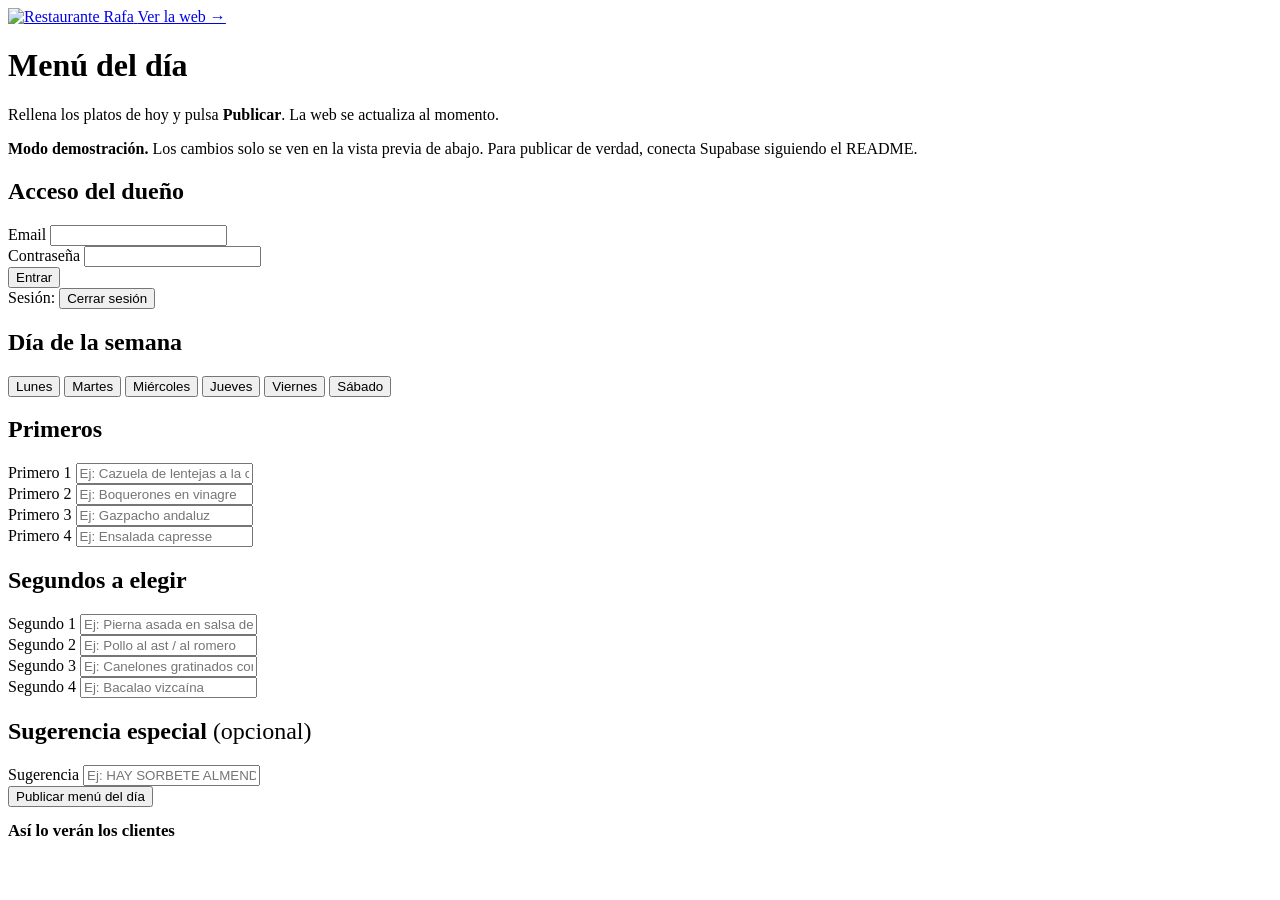
==== admin.html @ ab128830 "Add files via upload" ====
<!DOCTYPE html>
<html lang="es">
<head>
  <meta charset="UTF-8">
  <meta name="viewport" content="width=device-width, initial-scale=1">
  <title>Panel del menú · Restaurante Rafa</title>
  <meta name="description" content="Panel privado para publicar el menú del día.">
  <meta name="robots" content="noindex, nofollow">
  <meta name="theme-color" content="#1E3A8A">
  <link rel="icon" type="image/svg+xml" href="assets/logo-rafa.svg">
  <link rel="preconnect" href="https://fonts.googleapis.com">
  <link rel="preconnect" href="https://fonts.gstatic.com" crossorigin>
  <link href="https://fonts.googleapis.com/css2?family=Archivo:wdth,wght@62..125,400..900&family=Caveat:wght@600&family=Public+Sans:wght@400;600;700&display=swap" rel="stylesheet">
  <link rel="stylesheet" href="css/estilo.css">
</head>
<body class="panel-fondo">

  <header class="cabecera">
    <div class="contenedor cabecera__fila">
      <a class="marca" href="index.html" aria-label="Ver la web pública">
        <img class="logo-blanco" src="assets/logo-rafa.svg" alt="Restaurante Rafa">
      </a>
      <a class="btn-llamar-nav" href="index.html" style="margin-left:auto">Ver la web →</a>
    </div>
  </header>

  <main class="panel">
    <h1 class="mt-1">Menú del día</h1>
    <p>Rellena los platos de hoy y pulsa <strong>Publicar</strong>. La web se actualiza al momento.</p>

    <!-- Aviso cuando Supabase aún no está conectado -->
    <p class="aviso-demo oculto" id="aviso-demo">
      <strong>Modo demostración.</strong> Los cambios solo se ven en la vista previa de abajo.
      Para publicar de verdad, conecta Supabase siguiendo el README.
    </p>

    <!-- ===== Acceso (solo con Supabase configurado) ===== -->
    <section class="panel-tarjeta" id="vista-acceso">
      <h2>Acceso del dueño</h2>
      <form id="form-acceso" class="formulario mt-1">
        <div class="campo">
          <label for="acceso-email">Email</label>
          <input id="acceso-email" type="email" autocomplete="username" required>
        </div>
        <div class="campo">
          <label for="acceso-clave">Contraseña</label>
          <input id="acceso-clave" type="password" autocomplete="current-password" required>
        </div>
        <button class="btn btn--marino btn--bloque" id="boton-entrar" type="submit">Entrar</button>
      </form>
    </section>

    <!-- ===== Panel de edición ===== -->
    <section id="vista-panel" class="oculto">

      <div class="fila-sesion" id="fila-sesion">
        <span>Sesión: <strong id="email-sesion"></strong></span>
        <button type="button" id="boton-salir">Cerrar sesión</button>
      </div>

      <form id="form-menu">
        <div class="panel-tarjeta">
          <h2>Día de la semana</h2>
          <div class="chips-dia mt-1" role="group" aria-label="Elegir día">
            <button type="button" class="chip-dia" data-dia="LUNES" aria-pressed="false">Lunes</button>
            <button type="button" class="chip-dia" data-dia="MARTES" aria-pressed="false">Martes</button>
            <button type="button" class="chip-dia" data-dia="MIÉRCOLES" aria-pressed="false">Miércoles</button>
            <button type="button" class="chip-dia" data-dia="JUEVES" aria-pressed="false">Jueves</button>
            <button type="button" class="chip-dia" data-dia="VIERNES" aria-pressed="false">Viernes</button>
            <button type="button" class="chip-dia" data-dia="SÁBADO" aria-pressed="false">Sábado</button>
          </div>
        </div>

        <div class="panel-tarjeta">
          <h2>Primeros</h2>
          <div class="campos-platos mt-1">
            <div class="campo">
              <label for="p1">Primero 1</label>
              <input id="p1" data-primero type="text" placeholder="Ej: Cazuela de lentejas a la castellana">
            </div>
            <div class="campo">
              <label for="p2">Primero 2</label>
              <input id="p2" data-primero type="text" placeholder="Ej: Boquerones en vinagre">
            </div>
            <div class="campo">
              <label for="p3">Primero 3</label>
              <input id="p3" data-primero type="text" placeholder="Ej: Gazpacho andaluz">
            </div>
            <div class="campo">
              <label for="p4">Primero 4</label>
              <input id="p4" data-primero type="text" placeholder="Ej: Ensalada capresse">
            </div>
          </div>
        </div>

        <div class="panel-tarjeta">
          <h2>Segundos a elegir</h2>
          <div class="campos-platos mt-1">
            <div class="campo">
              <label for="s1">Segundo 1</label>
              <input id="s1" data-segundo type="text" placeholder="Ej: Pierna asada en salsa de naranja y setas">
            </div>
            <div class="campo">
              <label for="s2">Segundo 2</label>
              <input id="s2" data-segundo type="text" placeholder="Ej: Pollo al ast / al romero">
            </div>
            <div class="campo">
              <label for="s3">Segundo 3</label>
              <input id="s3" data-segundo type="text" placeholder="Ej: Canelones gratinados con bechamel">
            </div>
            <div class="campo">
              <label for="s4">Segundo 4</label>
              <input id="s4" data-segundo type="text" placeholder="Ej: Bacalao vizcaína">
            </div>
          </div>
        </div>

        <div class="panel-tarjeta">
          <h2>Sugerencia especial <span style="font-weight:400;text-transform:none;letter-spacing:0">(opcional)</span></h2>
          <div class="campo mt-1">
            <label for="sugerencia" class="oculto">Sugerencia</label>
            <input id="sugerencia" type="text" placeholder="Ej: HAY SORBETE ALMENDRAS">
          </div>
        </div>

        <button class="btn btn--llamar btn--bloque" id="boton-publicar" type="submit">
          Publicar menú del día
        </button>
      </form>

      <h2 class="mt-2" style="font-size:1.05rem">Así lo verán los clientes</h2>
      <article class="minuta mt-1" id="vista-previa" aria-live="polite"></article>

    </section>
  </main>

  <script src="https://cdn.jsdelivr.net/npm/@supabase/supabase-js@2"></script>
  <script src="js/config.js"></script>
  <script src="js/comun.js"></script>
  <script src="js/admin.js"></script>
</body>
</html>
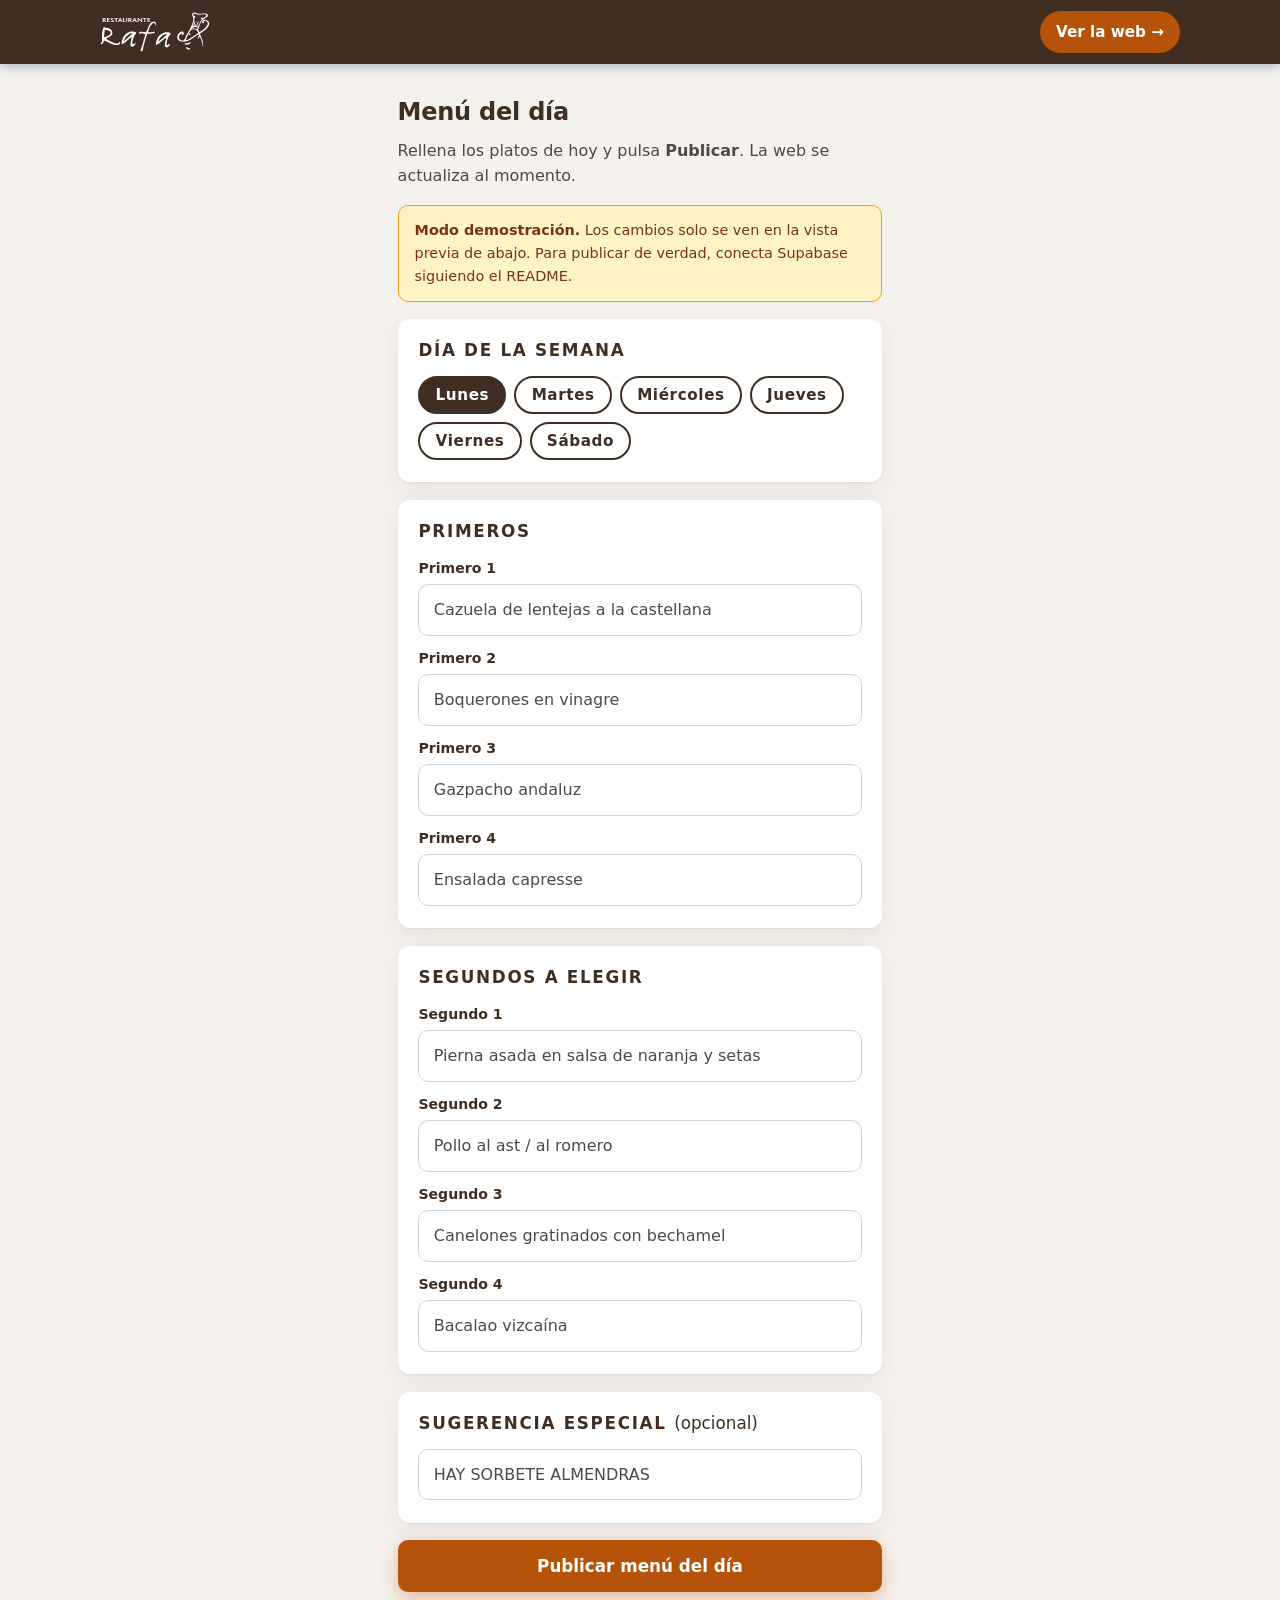
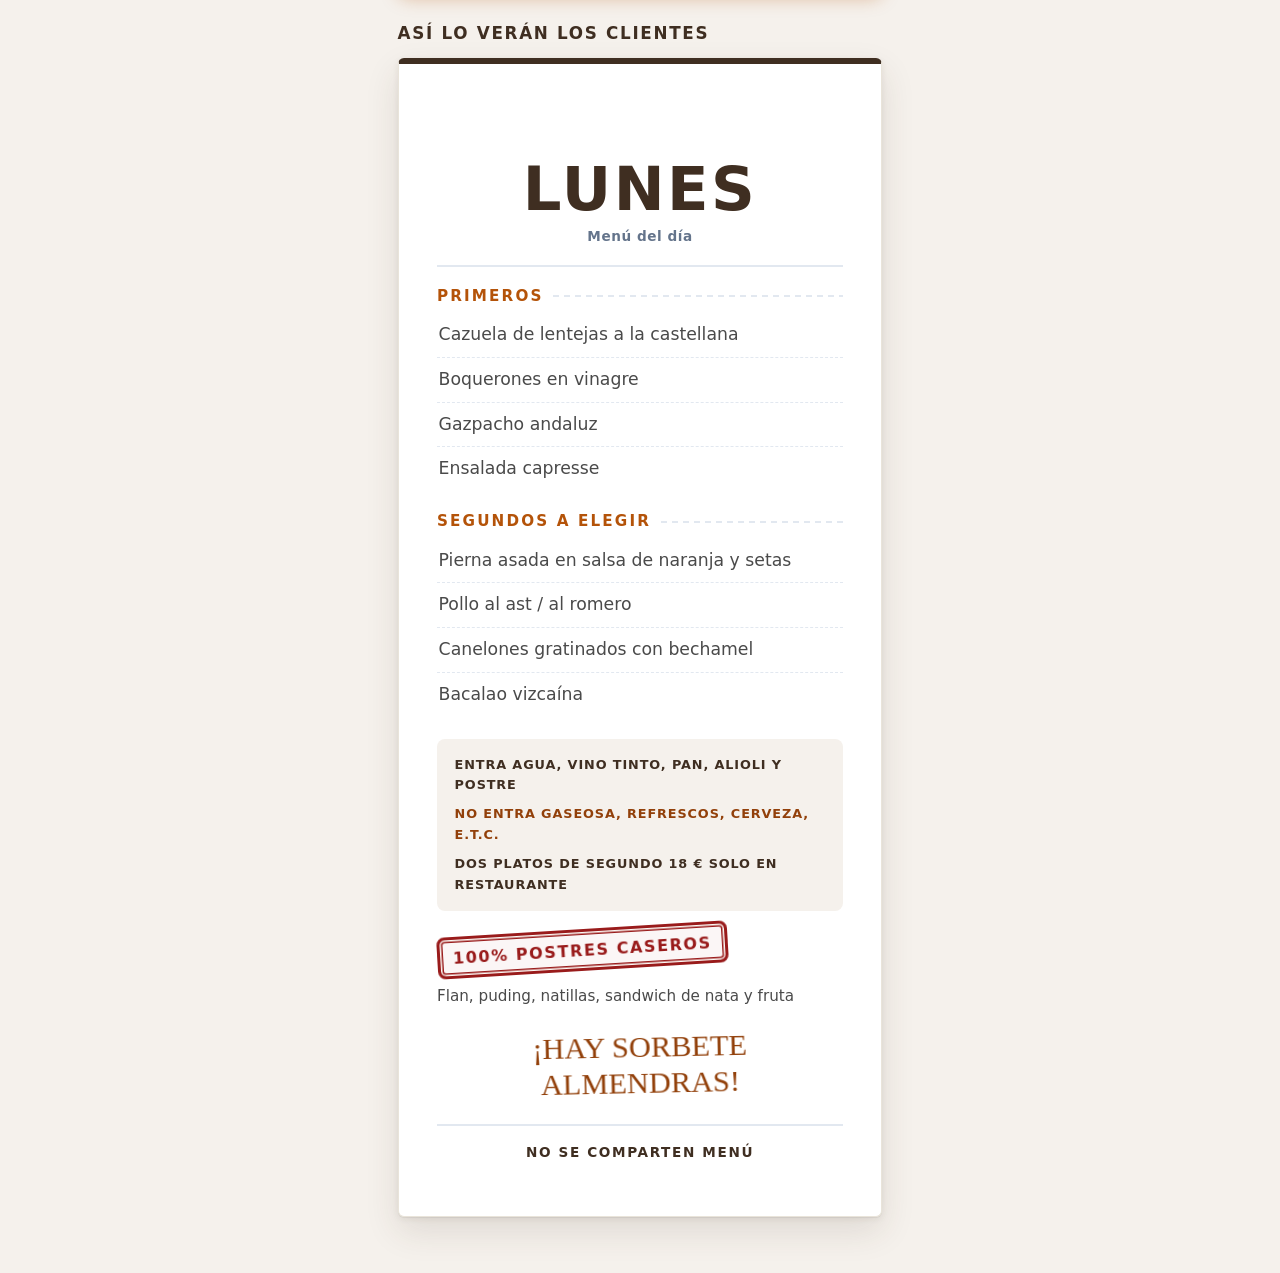
==== commit ebaeaa83: "Update admin.html" ====
--- a/admin.html
+++ b/admin.html
@@ -11,14 +11,14 @@
   <link rel="preconnect" href="https://fonts.googleapis.com">
   <link rel="preconnect" href="https://fonts.gstatic.com" crossorigin>
   <link href="https://fonts.googleapis.com/css2?family=Archivo:wdth,wght@62..125,400..900&family=Caveat:wght@600&family=Public+Sans:wght@400;600;700&display=swap" rel="stylesheet">
-  <link rel="stylesheet" href="css/estilo.css">
+  <link rel="stylesheet" href="estilo.css">
 </head>
 <body class="panel-fondo">
 
   <header class="cabecera">
     <div class="contenedor cabecera__fila">
       <a class="marca" href="index.html" aria-label="Ver la web pública">
-        <img class="logo-blanco" src="assets/logo-rafa.svg" alt="Restaurante Rafa">
+        <img class="logo-blanco" src="logo-rafa.svg" alt="Restaurante Rafa">
       </a>
       <a class="btn-llamar-nav" href="index.html" style="margin-left:auto">Ver la web →</a>
     </div>
@@ -135,8 +135,8 @@
   </main>
 
   <script src="https://cdn.jsdelivr.net/npm/@supabase/supabase-js@2"></script>
-  <script src="js/config.js"></script>
-  <script src="js/comun.js"></script>
-  <script src="js/admin.js"></script>
+  <script src="config.js"></script>
+  <script src="comun.js"></script>
+  <script src="admin.js"></script>
 </body>
 </html>
--- a/estilo.css
+++ b/estilo.css
@@ -0,0 +1,770 @@
+/* ==========================================================================
+   RESTAURANTE RAFA · Hoja de estilos principal
+   Paleta "Mediterráneo y Bogavante" (Opción A del briefing) · Regla 60-30-10
+   ========================================================================== */
+
+/* ---------- 1. Tokens de diseño ---------- */
+:root {
+  /* Paleta fijada por el briefing (Opción B: Taberna Tradicional y Brasa) */
+  --crema:      #FDFBF7;  /* Fondo principal (60%) — Creme Quente / Amendra */
+  --marino:     #3F2E21;  /* Estructura y títulos (30%) — Marrón Café Oscuro */
+  --bogavante:  #B45309;  /* Acción y avisos clave (10%) — Ámbar Ouro / Fuego */
+  --tinta:      #4A4A4A;  /* Texto de cuerpo — Gris Carbón */
+  --bloque:     #F5F1EC;  /* Fondos de bloques — Derivado cálido del fondo */
+
+  /* Derivados */
+  --marino-oscuro: #2D1F13;
+  --bogavante-oscuro: #92400A;
+  --vino:       #991B1B;  /* Rojo Vino para el sello de postres caseros */
+  --linea:      #E2E8F0;
+  --papel:      #FFFFFF;
+  --papel-borde:#E9E4DA;
+  --logo-tinta: #231F20;
+
+  /* Tipografía */
+  --f-display: "Archivo", system-ui, sans-serif;
+  --f-cuerpo:  "Public Sans", system-ui, sans-serif;
+  --f-mano:    "Caveat", cursive;
+
+  /* Métricas */
+  --ancho-max: 1080px;
+  --radio: 12px;
+  --sombra-suave: 0 1px 2px rgba(63,46,33,.06), 0 8px 24px rgba(63,46,33,.07);
+}
+
+/* ---------- 2. Base ---------- */
+*, *::before, *::after { box-sizing: border-box; }
+
+html { scroll-behavior: smooth; }
+
+body {
+  margin: 0;
+  background: var(--crema);
+  color: var(--tinta);
+  font-family: var(--f-cuerpo);
+  font-size: 1rem;
+  line-height: 1.6;
+  -webkit-font-smoothing: antialiased;
+}
+
+img, svg { max-width: 100%; display: block; }
+
+a { color: var(--marino); }
+
+h1, h2, h3 {
+  font-family: var(--f-display);
+  color: var(--marino);
+  line-height: 1.1;
+  margin: 0 0 .5em;
+  text-wrap: balance;
+}
+
+h1 { font-size: clamp(2rem, 5.5vw, 3.2rem); font-weight: 800; letter-spacing: -.01em; }
+h2 { font-size: clamp(1.5rem, 4vw, 2.1rem); font-weight: 800; }
+h3 { font-size: 1.15rem; font-weight: 700; }
+
+p { margin: 0 0 1em; }
+
+.contenedor {
+  width: min(100% - 2.5rem, var(--ancho-max));
+  margin-inline: auto;
+}
+
+.seccion { padding-block: clamp(2.5rem, 7vw, 4.5rem); }
+
+/* Cejilla de sección (voz de rotulación) */
+.cejilla {
+  font-family: var(--f-display);
+  font-weight: 700;
+  font-stretch: 115%;
+  font-size: .78rem;
+  letter-spacing: .18em;
+  text-transform: uppercase;
+  color: var(--bogavante);
+  margin-bottom: .6rem;
+}
+.cejilla--marino { color: var(--marino); }
+
+/* Acceso rápido para teclado */
+.salto-contenido {
+  position: absolute; left: -999px; top: 0;
+  background: var(--marino); color: #fff;
+  padding: .6rem 1rem; z-index: 100; border-radius: 0 0 8px 0;
+}
+.salto-contenido:focus { left: 0; }
+
+:focus-visible {
+  outline: 3px solid var(--bogavante);
+  outline-offset: 2px;
+  border-radius: 4px;
+}
+
+/* ---------- 3. Cabecera y navegación (30% marino) ---------- */
+.cabecera {
+  background: var(--marino);
+  position: sticky; top: 0; z-index: 50;
+  box-shadow: 0 2px 12px rgba(23, 46, 112, .35);
+}
+
+.cabecera__fila {
+  display: flex; align-items: center; gap: 1rem;
+  min-height: 64px;
+}
+
+.marca { display: inline-flex; align-items: center; }
+.marca svg, .marca img { height: 40px; width: auto; color: #fff; }
+
+/* El logo es monocromo: este filtro lo vuelve blanco sobre marino */
+.logo-blanco { filter: brightness(0) invert(1); }
+
+.texto-corto { display: none; }
+
+.nav-principal { margin-left: auto; }
+
+.nav-principal ul {
+  list-style: none; margin: 0; padding: 0;
+  display: flex; align-items: center; gap: .25rem;
+}
+
+.nav-principal a {
+  display: block;
+  font-family: var(--f-display);
+  font-weight: 700; font-size: .95rem;
+  color: #E4EAFB; text-decoration: none;
+  padding: .55rem .8rem; border-radius: 8px;
+}
+.nav-principal a:hover { background: rgba(255,255,255,.12); color: #fff; }
+.nav-principal a[aria-current="page"] {
+  color: #fff;
+  box-shadow: inset 0 -3px 0 var(--bogavante);
+  border-radius: 8px 8px 0 0;
+}
+
+/* Botón llamar en cabecera — uso nº1 del rojo (10%) */
+.btn-llamar-nav {
+  display: inline-flex; align-items: center; gap: .45rem;
+  background: var(--bogavante); color: #fff;
+  font-family: var(--f-display); font-weight: 800; font-size: .95rem;
+  text-decoration: none;
+  padding: .55rem 1rem; border-radius: 999px;
+  white-space: nowrap;
+  transition: background .15s ease, transform .15s ease;
+}
+.btn-llamar-nav:hover { background: var(--bogavante-oscuro); transform: translateY(-1px); }
+
+/* Menú móvil */
+.nav-boton {
+  display: none;
+  margin-left: auto;
+  background: none; border: 2px solid rgba(255,255,255,.4);
+  color: #fff; border-radius: 8px;
+  padding: .45rem .6rem; cursor: pointer;
+  font-family: var(--f-display); font-weight: 700; font-size: .9rem;
+}
+
+@media (max-width: 780px) {
+  .nav-boton { display: inline-flex; align-items: center; gap: .4rem; }
+  .btn-llamar-nav .texto { display: none; }      /* en móvil: etiqueta corta */
+  .btn-llamar-nav .texto-corto { display: inline; }
+  .nav-principal {
+    position: absolute; left: 0; right: 0; top: 100%;
+    background: var(--marino);
+    display: none;
+    border-top: 1px solid rgba(255,255,255,.15);
+    box-shadow: 0 14px 24px rgba(23,46,112,.35);
+  }
+  .cabecera.nav-abierta .nav-principal { display: block; }
+  .nav-principal ul { flex-direction: column; align-items: stretch; gap: 0; padding: .5rem 1rem 1rem; }
+  .nav-principal a { padding: .9rem .5rem; font-size: 1.05rem; border-bottom: 1px solid rgba(255,255,255,.12); border-radius: 0; }
+  .nav-principal a[aria-current="page"] { box-shadow: inset 4px 0 0 var(--bogavante); padding-left: .9rem; }
+}
+
+/* ---------- 4. Botones ---------- */
+.btn {
+  display: inline-flex; align-items: center; justify-content: center; gap: .5rem;
+  font-family: var(--f-display); font-weight: 800;
+  text-decoration: none; cursor: pointer;
+  border-radius: 10px; border: 2px solid transparent;
+  padding: .85rem 1.4rem; font-size: 1.05rem;
+  transition: transform .15s ease, background .15s ease, box-shadow .15s ease;
+}
+.btn:active { transform: translateY(1px); }
+
+.btn--llamar {           /* Ámbar dorado: reservado a la llamada */
+  background: var(--bogavante); color: #fff;
+  box-shadow: 0 6px 18px rgba(180,83,9,.35);
+}
+.btn--llamar:hover { background: var(--bogavante-oscuro); transform: translateY(-2px); }
+
+.btn--contorno {
+  background: transparent; color: var(--marino);
+  border-color: var(--marino);
+}
+.btn--contorno:hover { background: var(--marino); color: #fff; }
+
+.btn--marino { background: var(--marino); color: #fff; }
+.btn--marino:hover { background: var(--marino-oscuro); }
+
+.btn--bloque { width: 100%; }
+
+/* ---------- 5. Portada ---------- */
+.hero { padding-block: clamp(2.5rem, 8vw, 5rem) clamp(2rem, 6vw, 3.5rem); }
+
+.hero__logo {
+  width: min(520px, 78vw);
+  color: var(--logo-tinta);
+  margin-bottom: 1.4rem;
+}
+
+.hero__lema {
+  font-size: clamp(1.1rem, 2.6vw, 1.35rem);
+  max-width: 34ch;
+  color: var(--tinta);
+}
+
+.hero__acciones {
+  display: flex; flex-wrap: wrap; gap: .8rem;
+  margin-top: 1.6rem;
+}
+
+@media (prefers-reduced-motion: no-preference) {
+  .hero > * { animation: subir .6s ease both; }
+  .hero > *:nth-child(2) { animation-delay: .08s; }
+  .hero > *:nth-child(3) { animation-delay: .16s; }
+  @keyframes subir {
+    from { opacity: 0; transform: translateY(14px); }
+    to   { opacity: 1; transform: none; }
+  }
+}
+
+/* ---------- 6. Banner de arroces de fin de semana (uso del ámbar) ---------- */
+.banner-arroces {
+  background: var(--bogavante);
+  color: #fff;
+  border-radius: var(--radio);
+  padding: 1.4rem 1.6rem;
+  box-shadow: 0 10px 30px rgba(180,83,9,.28);
+}
+
+.banner-arroces__titulo {
+  font-family: var(--f-display);
+  font-weight: 800; font-stretch: 72%;
+  text-transform: uppercase; letter-spacing: .06em;
+  font-size: clamp(1.3rem, 3.4vw, 1.8rem);
+  margin: 0 0 .8rem;
+}
+
+.banner-arroces__dias {
+  display: grid; gap: .75rem;
+  grid-template-columns: repeat(auto-fit, minmax(240px, 1fr));
+  margin: 0; padding: 0; list-style: none;
+}
+
+.banner-arroces__dias li {
+  background: rgba(255,255,255,.14);
+  border: 1px solid rgba(255,255,255,.35);
+  border-radius: 10px;
+  padding: .8rem 1rem;
+  line-height: 1.35;
+}
+
+.banner-arroces__dias strong {
+  display: block;
+  font-family: var(--f-display); font-weight: 800;
+  text-transform: uppercase; letter-spacing: .08em;
+  font-size: .85rem; margin-bottom: .2rem;
+}
+
+.banner-arroces__nota {
+  margin: .9rem 0 0; font-size: .88rem; opacity: .92;
+  font-weight: 600;
+}
+
+/* ---------- 7. Tarjetas de información ---------- */
+.rejilla-info {
+  display: grid; gap: 1.1rem;
+  grid-template-columns: repeat(auto-fit, minmax(250px, 1fr));
+}
+
+.tarjeta {
+  background: var(--bloque);
+  border: 1px solid var(--linea);
+  border-radius: var(--radio);
+  padding: 1.4rem 1.4rem 1.5rem;
+}
+
+.tarjeta h3 { margin-bottom: .6rem; }
+.tarjeta p:last-child { margin-bottom: 0; }
+
+.tarjeta--papel { background: var(--papel); box-shadow: var(--sombra-suave); }
+
+.dato-fuerte {
+  font-family: var(--f-display); font-weight: 800;
+  color: var(--marino); font-size: 1.15rem;
+}
+
+.cerrado {
+  display: inline-block;
+  font-family: var(--f-display); font-weight: 800;
+  font-stretch: 78%; text-transform: uppercase; letter-spacing: .05em;
+  color: var(--bogavante-oscuro);
+  border: 2px solid currentColor; border-radius: 6px;
+  padding: .15rem .55rem; margin-top: .4rem;
+}
+
+.wifi {
+  display: inline-flex; align-items: center; gap: .4rem;
+  font-size: .85rem; color: #64748B; font-weight: 600;
+}
+
+/* ---------- 8. Sello "100% caseros" (uso nº3: rojo vino) ---------- */
+.sello {
+  display: inline-block;
+  font-family: var(--f-display);
+  font-weight: 800; font-stretch: 74%;
+  text-transform: uppercase; letter-spacing: .1em;
+  color: var(--vino);
+  border: 3px solid var(--vino);
+  border-radius: 8px;
+  padding: .35rem .8rem .3rem;
+  transform: rotate(-3.5deg);
+  box-shadow: inset 0 0 0 1.5px var(--crema), inset 0 0 0 3px var(--vino);
+  background: rgba(153,27,27,.04);
+}
+
+.sello--grande { font-size: 1.25rem; padding: .5rem 1.1rem .45rem; }
+
+@media (prefers-reduced-motion: no-preference) {
+  .sello--animado { animation: estampar .45s cubic-bezier(.2,1.4,.4,1) both .35s; }
+  @keyframes estampar {
+    from { opacity: 0; transform: rotate(-3.5deg) scale(1.6); }
+    to   { opacity: 1; transform: rotate(-3.5deg) scale(1); }
+  }
+}
+
+/* ---------- 9. Aviso destacado ---------- */
+.aviso {
+  background: var(--marino);
+  color: #fff;
+  border-radius: 10px;
+  padding: .8rem 1.1rem;
+  display: flex; align-items: center; gap: .7rem;
+  font-weight: 600;
+}
+.aviso strong { font-family: var(--f-display); letter-spacing: .04em; }
+
+/* ---------- 10. LA MINUTA (elemento firma) ---------- */
+.minuta {
+  background: var(--papel);
+  border: 1px solid var(--papel-borde);
+  border-top: 6px solid var(--marino);
+  border-radius: 6px;
+  box-shadow:
+    0 1px 0 rgba(35,31,32,.05),
+    0 14px 34px rgba(63,46,33,.12),
+    0 2px 6px rgba(63,46,33,.08);
+  padding: clamp(1.4rem, 4vw, 2.4rem);
+  max-width: 640px;
+  margin-inline: auto;
+}
+
+.minuta__cabecera {
+  text-align: center;
+  border-bottom: 2px solid var(--linea);
+  padding-bottom: 1.1rem;
+  margin-bottom: 1.3rem;
+}
+
+.minuta__marca { height: 44px; width: auto; margin: 0 auto .8rem; color: var(--logo-tinta); }
+
+.minuta__dia {
+  font-family: var(--f-display);
+  font-weight: 800; font-stretch: 66%;
+  font-size: clamp(2.6rem, 9vw, 3.8rem);
+  letter-spacing: .04em;
+  color: var(--marino);
+  text-transform: uppercase;
+  line-height: 1;
+  margin: 0;
+}
+
+.minuta__fecha {
+  font-size: .85rem; color: #64748B; margin: .35rem 0 0;
+  font-weight: 600; letter-spacing: .04em;
+}
+
+.minuta__seccion { margin-bottom: 1.4rem; }
+
+.minuta__titulo-seccion {
+  font-family: var(--f-display);
+  font-weight: 800; font-stretch: 82%;
+  text-transform: uppercase; letter-spacing: .14em;
+  font-size: .95rem;
+  color: var(--bogavante);
+  margin: 0 0 .55rem;
+  display: flex; align-items: center; gap: .6rem;
+}
+.minuta__titulo-seccion::after {
+  content: ""; flex: 1; height: 2px;
+  background: repeating-linear-gradient(90deg, var(--linea) 0 6px, transparent 6px 11px);
+}
+
+.minuta__platos { list-style: none; margin: 0; padding: 0; }
+
+.minuta__platos li {
+  font-size: 1.08rem;
+  padding: .5rem .1rem;
+  border-bottom: 1px dashed var(--linea);
+  color: var(--tinta);
+}
+.minuta__platos li:last-child { border-bottom: 0; }
+
+/* Cláusulas fijas: voz de fotocopia en mayúsculas */
+.minuta__clausulas {
+  background: var(--bloque);
+  border-radius: 8px;
+  padding: 1rem 1.1rem;
+  margin-top: .4rem;
+}
+
+.minuta__clausulas p {
+  font-family: var(--f-display);
+  font-weight: 700; font-stretch: 90%;
+  font-size: .8rem; letter-spacing: .07em;
+  text-transform: uppercase;
+  color: var(--marino);
+  margin: 0 0 .55rem;
+}
+.minuta__clausulas p:last-child { margin-bottom: 0; }
+.minuta__clausulas .resaltado { color: var(--bogavante-oscuro); }
+
+.minuta__postres {
+  display: flex; align-items: center; flex-wrap: wrap; gap: .8rem 1rem;
+  margin: 1.1rem 0 0;
+}
+.minuta__postres p { margin: 0; font-size: .95rem; }
+
+/* Sugerencia del día: escrita "a mano" */
+.minuta__sugerencia {
+  font-family: var(--f-mano);
+  font-size: clamp(1.5rem, 4.5vw, 1.9rem);
+  color: var(--bogavante-oscuro);
+  text-align: center;
+  margin: 1.3rem 0 0;
+  transform: rotate(-1.2deg);
+  line-height: 1.2;
+}
+
+.minuta__pie {
+  text-align: center;
+  font-family: var(--f-display);
+  font-weight: 800; font-stretch: 80%;
+  letter-spacing: .12em; text-transform: uppercase;
+  font-size: .85rem;
+  color: var(--marino);
+  border-top: 2px solid var(--linea);
+  margin-top: 1.4rem; padding-top: 1rem;
+}
+
+.minuta__actualizado {
+  text-align: center; font-size: .78rem; color: #94A3B8;
+  margin: .8rem 0 0;
+}
+
+/* Precios del menú (chips sobre la minuta) */
+.precios-menu {
+  display: grid; gap: 1rem;
+  grid-template-columns: repeat(auto-fit, minmax(240px, 1fr));
+  max-width: 640px; margin: 0 auto 1.8rem;
+}
+
+.precio-chip {
+  background: var(--papel);
+  border: 1px solid var(--linea);
+  border-radius: var(--radio);
+  padding: 1rem 1.2rem;
+  box-shadow: var(--sombra-suave);
+}
+
+.precio-chip h3 {
+  font-stretch: 80%; text-transform: uppercase; letter-spacing: .08em;
+  font-size: .85rem; margin-bottom: .5rem;
+}
+
+.precio-chip .cifras { display: flex; gap: 1.4rem; }
+
+.precio-chip .cifra strong {
+  display: block;
+  font-family: var(--f-display); font-weight: 800;
+  font-size: 1.5rem; color: var(--marino);
+  font-variant-numeric: tabular-nums;
+}
+.precio-chip .cifra span { font-size: .8rem; color: #64748B; font-weight: 600; }
+
+/* ---------- 11. LA CARTA ---------- */
+.chips-carta {
+  position: sticky; top: 64px; z-index: 40;
+  background: linear-gradient(var(--crema) 82%, transparent);
+  padding: .8rem 0 1rem;
+}
+
+.chips-carta ul {
+  list-style: none; margin: 0; padding: 0 0 .25rem;
+  display: flex; gap: .5rem;
+  overflow-x: auto;
+  -webkit-overflow-scrolling: touch;
+  scrollbar-width: thin;
+}
+
+.chips-carta a {
+  display: block; white-space: nowrap;
+  font-family: var(--f-display); font-weight: 700; font-size: .85rem;
+  color: var(--marino); text-decoration: none;
+  border: 1.5px solid var(--marino);
+  border-radius: 999px;
+  padding: .35rem .85rem;
+  background: var(--papel);
+}
+.chips-carta a:hover { background: var(--marino); color: #fff; }
+
+.seccion-carta { padding-block: 1.6rem 2.2rem; scroll-margin-top: 130px; }
+
+.seccion-carta > h2 {
+  font-stretch: 74%; text-transform: uppercase; letter-spacing: .05em;
+  border-bottom: 3px solid var(--marino);
+  padding-bottom: .35rem;
+  display: flex; align-items: baseline; gap: .8rem; flex-wrap: wrap;
+}
+
+.seccion-carta .nota-seccion {
+  font-family: var(--f-cuerpo); font-size: .85rem; font-weight: 600;
+  color: #64748B; letter-spacing: 0; text-transform: none;
+}
+
+/* Fila de plato con puntos de guía hasta el precio */
+.plato {
+  display: flex; align-items: baseline; gap: .6rem;
+  padding: .65rem 0;
+}
+.plato + .plato { border-top: 1px solid var(--linea); }
+
+.plato__nombre { font-weight: 600; color: var(--tinta); }
+.plato__desc { display: block; font-weight: 400; font-size: .86rem; color: #64748B; margin-top: .1rem; }
+
+.plato__guia { flex: 1; border-bottom: 2px dotted #C3CDD9; min-width: 24px; transform: translateY(-4px); }
+
+.plato__precio {
+  font-family: var(--f-display); font-weight: 800;
+  color: var(--marino); font-size: 1.05rem;
+  font-variant-numeric: tabular-nums;
+  white-space: nowrap;
+}
+
+/* Bocadillos: dos columnas de precio (entero / mitad) */
+.tabla-bocadillos { width: 100%; border-collapse: collapse; }
+
+.tabla-bocadillos th {
+  font-family: var(--f-display); font-weight: 800; font-stretch: 84%;
+  text-transform: uppercase; letter-spacing: .1em; font-size: .74rem;
+  color: var(--marino);
+  text-align: right; padding: .4rem .2rem .55rem;
+  border-bottom: 2px solid var(--marino);
+}
+.tabla-bocadillos th:first-child { text-align: left; }
+
+.tabla-bocadillos td {
+  padding: .65rem .2rem;
+  border-bottom: 1px solid var(--linea);
+  vertical-align: top;
+}
+
+.tabla-bocadillos td.precio {
+  text-align: right;
+  font-family: var(--f-display); font-weight: 800;
+  color: var(--marino); font-variant-numeric: tabular-nums;
+  white-space: nowrap; width: 4.6rem;
+}
+
+.tabla-bocadillos .plato__desc { max-width: 46ch; }
+.tabla-bocadillos td.precio[colspan] { white-space: normal; }
+
+/* Postres: enmarcado con el sello (regla del briefing) */
+.marco-caseros {
+  border: 2px solid var(--bogavante);
+  border-radius: var(--radio);
+  padding: 1.3rem 1.4rem .6rem;
+  position: relative;
+  background: var(--papel);
+  margin-top: 1.6rem;
+}
+
+.marco-caseros .sello {
+  position: absolute; top: -1.1rem; left: 1rem;
+  background: var(--papel);
+}
+
+/* ---------- 12. Contacto ---------- */
+.rejilla-contacto {
+  display: grid; gap: 1.4rem;
+  grid-template-columns: 1fr;
+}
+@media (min-width: 860px) {
+  .rejilla-contacto { grid-template-columns: 1.05fr .95fr; align-items: start; }
+}
+
+.mapa { border-radius: var(--radio); overflow: hidden; border: 1px solid var(--linea); box-shadow: var(--sombra-suave); }
+.mapa iframe { display: block; width: 100%; height: 340px; border: 0; }
+
+.formulario { display: grid; gap: 1rem; }
+
+.campo label {
+  display: block;
+  font-family: var(--f-display); font-weight: 700; font-size: .88rem;
+  color: var(--marino);
+  margin-bottom: .3rem;
+}
+
+.campo input, .campo textarea, .campo select {
+  width: 100%;
+  font: inherit; color: var(--tinta);
+  background: var(--papel);
+  border: 1.5px solid #CBD5E1;
+  border-radius: 10px;
+  padding: .75rem .9rem;
+}
+.campo input:focus, .campo textarea:focus, .campo select:focus {
+  border-color: var(--marino);
+  outline: 3px solid rgba(63,46,33,.18);
+}
+
+.campo textarea { min-height: 130px; resize: vertical; }
+
+.nota-formulario {
+  background: var(--bloque);
+  border-left: 4px solid var(--marino);
+  border-radius: 0 8px 8px 0;
+  padding: .8rem 1rem;
+  font-size: .92rem;
+}
+.nota-formulario[hidden] { display: none; }
+
+/* ---------- 13. Panel de administración ---------- */
+.panel-fondo { background: var(--bloque); min-height: 100dvh; }
+
+.panel {
+  max-width: 520px;
+  margin-inline: auto;
+  padding: 1.2rem 1.1rem 3.5rem;
+}
+
+.panel-tarjeta {
+  background: var(--papel);
+  border-radius: var(--radio);
+  box-shadow: var(--sombra-suave);
+  padding: 1.4rem 1.3rem;
+  margin-bottom: 1.1rem;
+}
+
+.panel h1 { font-size: 1.5rem; }
+.panel h2 { font-size: 1.05rem; font-stretch: 84%; text-transform: uppercase; letter-spacing: .1em; }
+
+.chips-dia { display: flex; flex-wrap: wrap; gap: .5rem; }
+
+.chip-dia {
+  font-family: var(--f-display); font-weight: 800; font-stretch: 78%;
+  font-size: .95rem; letter-spacing: .04em;
+  border: 2px solid var(--marino); border-radius: 999px;
+  background: var(--papel); color: var(--marino);
+  padding: .5rem .95rem; cursor: pointer;
+}
+.chip-dia[aria-pressed="true"] { background: var(--marino); color: #fff; }
+
+.campos-platos { display: grid; gap: .7rem; }
+
+.aviso-demo {
+  background: #FEF3C7; border: 1px solid #F59E0B; color: #78350F;
+  border-radius: 10px; padding: .8rem 1rem; font-size: .9rem;
+  margin-bottom: 1.1rem;
+}
+
+.toast {
+  position: fixed; left: 50%; bottom: 1.4rem; transform: translateX(-50%);
+  background: var(--marino); color: #fff;
+  font-family: var(--f-display); font-weight: 700;
+  border-radius: 999px; padding: .8rem 1.4rem;
+  box-shadow: 0 10px 30px rgba(23,46,112,.4);
+  opacity: 0; pointer-events: none;
+  transition: opacity .25s ease, transform .25s ease;
+  z-index: 90;
+  max-width: min(92vw, 480px); text-align: center;
+}
+.toast.visible { opacity: 1; transform: translateX(-50%) translateY(-6px); }
+.toast--error { background: var(--bogavante-oscuro); }
+
+.fila-sesion {
+  display: flex; justify-content: space-between; align-items: center; gap: 1rem;
+  font-size: .85rem; color: #64748B;
+  margin-bottom: 1rem;
+}
+.fila-sesion button {
+  background: none; border: none; cursor: pointer;
+  color: var(--marino); font-weight: 700; font-family: var(--f-display);
+  text-decoration: underline; font-size: .85rem; padding: .2rem;
+}
+
+/* ---------- 14. Pie de página (30% marino) ---------- */
+.pie {
+  background: var(--marino);
+  color: #DBE4FB;
+  margin-top: clamp(2.5rem, 7vw, 4.5rem);
+  padding-block: 2.6rem 2rem;
+}
+
+.pie a { color: #fff; }
+
+.pie__rejilla {
+  display: grid; gap: 1.8rem;
+  grid-template-columns: repeat(auto-fit, minmax(220px, 1fr));
+  align-items: start;
+}
+
+.pie__marca svg, .pie__marca img { height: 46px; width: auto; color: #fff; margin-bottom: .8rem; }
+
+.pie h3 {
+  color: #fff; font-size: .85rem;
+  font-stretch: 84%; text-transform: uppercase; letter-spacing: .14em;
+  margin-bottom: .7rem;
+}
+
+.pie p { margin-bottom: .4rem; font-size: .95rem; }
+.pie .wifi { color: #A9B8E8; }
+
+.pie__condiciones {
+  border-top: 1px solid rgba(255,255,255,.2);
+  margin-top: 2rem; padding-top: 1.3rem;
+}
+
+.pie__condiciones ul {
+  list-style: none; margin: 0 0 1rem; padding: 0;
+  display: flex; flex-wrap: wrap; gap: .5rem 1.6rem;
+}
+
+.pie__condiciones li {
+  font-family: var(--f-display); font-weight: 700; font-stretch: 88%;
+  font-size: .78rem; letter-spacing: .06em; text-transform: uppercase;
+  color: #B9C6EE;
+}
+.pie__condiciones li::before { content: "— "; color: var(--bogavante); }
+
+.pie__legal { font-size: .8rem; color: #93A5DB; margin: 0; }
+
+/* ---------- 15. Utilidades ---------- */
+.centrado { text-align: center; }
+.mt-2 { margin-top: 2rem; }
+.mt-1 { margin-top: 1rem; }
+.oculto { display: none !important; }
+
+@media (prefers-reduced-motion: reduce) {
+  html { scroll-behavior: auto; }
+  *, *::before, *::after { animation: none !important; transition: none !important; }
+}
